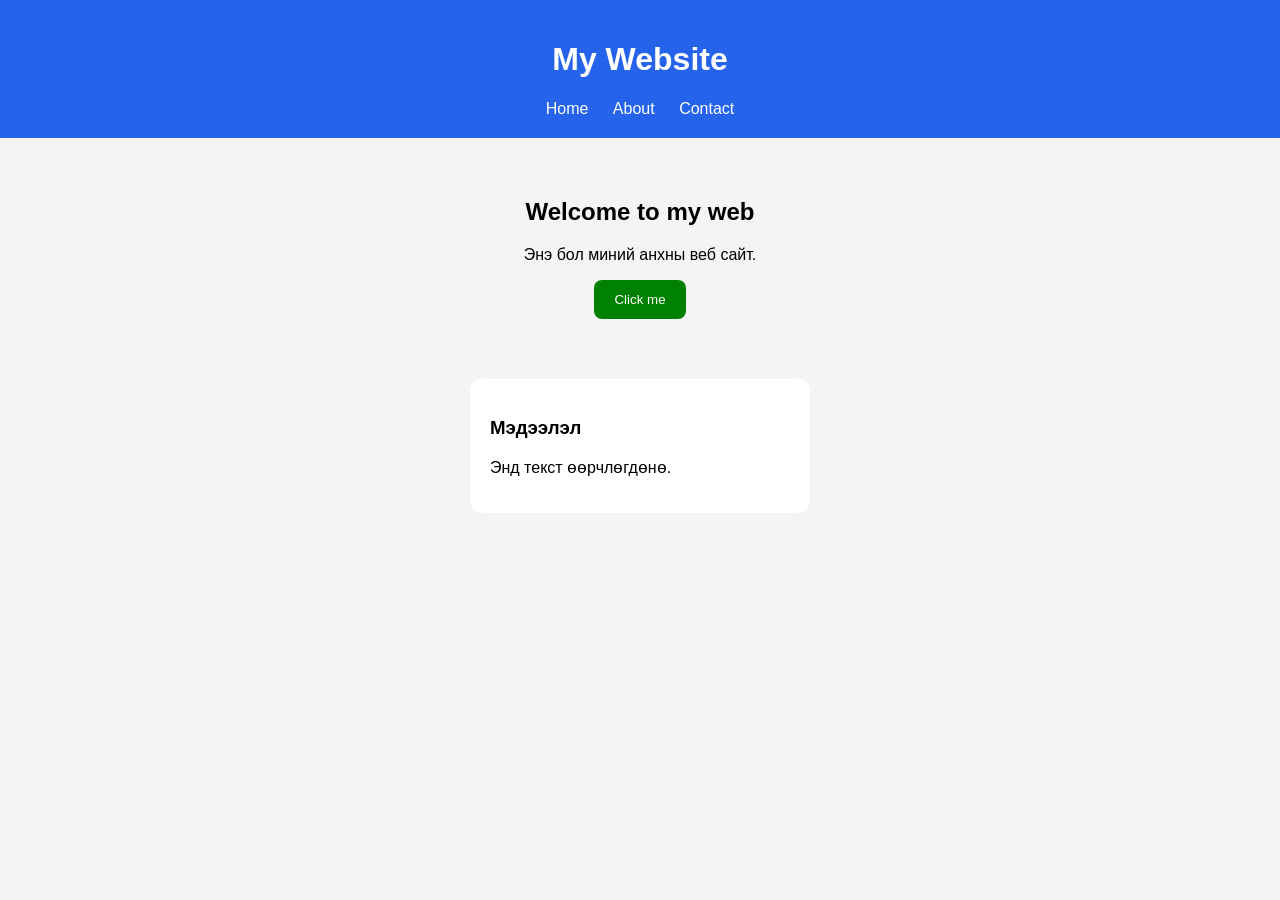
==== index.html @ f019a163 "idnexiig index bolgoj zasav" ====
<!DOCTYPE html>
<html lang="mn">
<head>
  <meta charset="UTF-8">
  <title>Mini Web</title>
  <link rel="stylesheet" href="style.css">
</head>
<body>

  <header class="header">
    <h1>My Website</h1>
    <nav>
      <a href="home.html" id="homeBtn">Home</a>
      <a href="about.html" id="aboutBtn">About</a>
      <a href="contact.html" id="contactBtn">Contact</a>
    </nav>
  </header>

  <section class="hero">
    <h2>Welcome to my web</h2>
    <p>Энэ бол миний анхны веб сайт.</p>
    <button id="btn">Click me</button>
  </section>

  <div class="card">
    <h3>Мэдээлэл</h3>
    <p id="text">Энд текст өөрчлөгдөнө.</p>
  </div>
  

  <script src="script.js"></script>
</body>
</html>
---- style.css ----
body {
  margin: 0;
  font-family: Arial;
  background: #f4f4f4
}

.header {
  background: #2563eb;
  color: white;
  padding: 20px;
  text-align: center;
}

nav a {
  color: white;
  margin: 10px;
  text-decoration: none;
}

.hero {
  padding: 40px;
  text-align: center;
}

button {
  padding: 12px 20px;
  background: green;
  color: white;
  border: none;
  border-radius: 8px;
}

.card {
  width: 300px;
  margin: 20px auto;
  padding: 20px;
  background: white;
  border-radius: 12px;
}
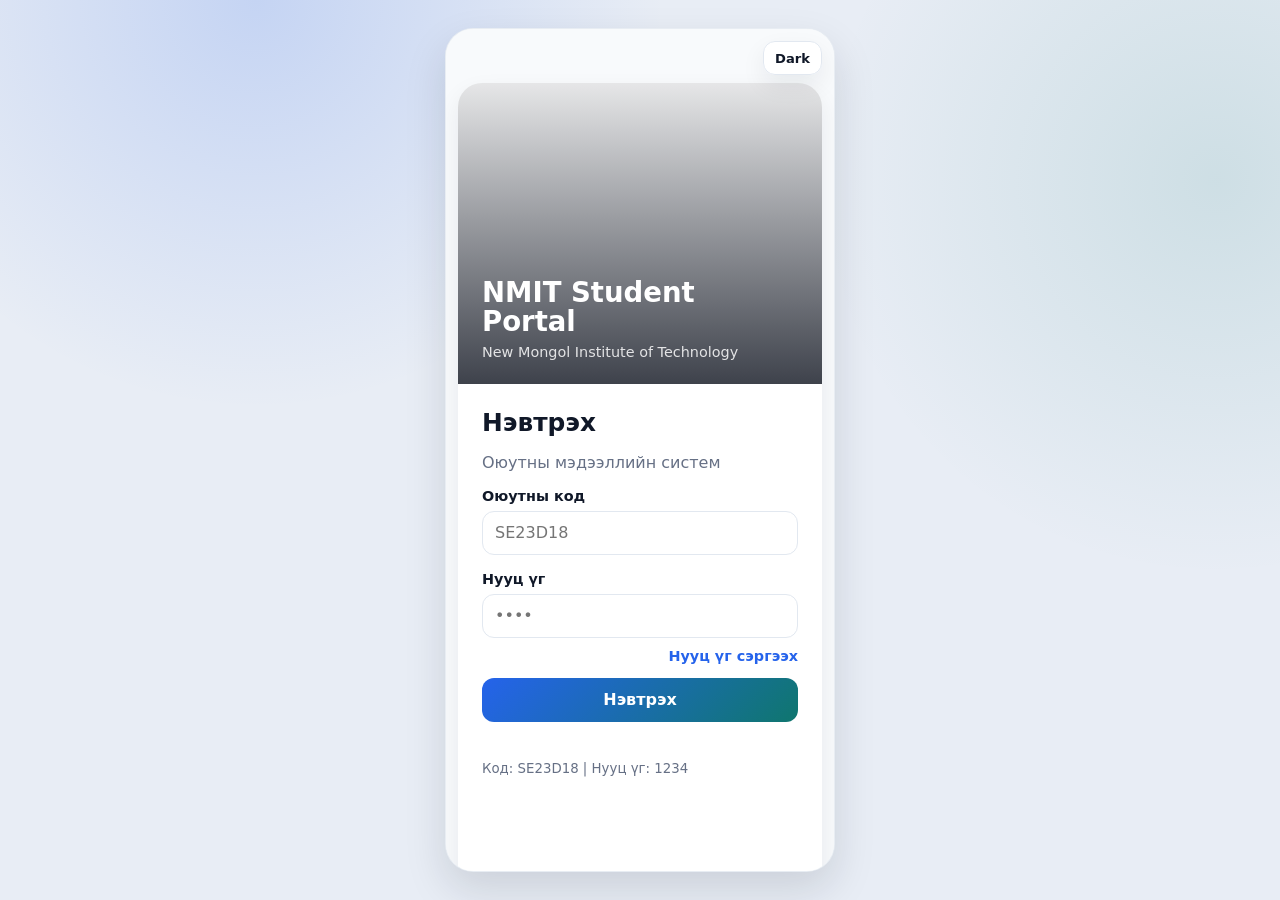
==== commit 50d7c32d: "iluu bolovsrongui bolgov" ====
--- a/index.html
+++ b/index.html
@@ -2,32 +2,338 @@
 <html lang="mn">
 <head>
   <meta charset="UTF-8">
-  <title>Mini Web</title>
+  <meta name="viewport" content="width=device-width, initial-scale=1.0">
+  <title>Оюутны систем</title>
   <link rel="stylesheet" href="style.css">
 </head>
 <body>
-
-  <header class="header">
-    <h1>My Website</h1>
-    <nav>
-      <a href="home.html" id="homeBtn">Home</a>
-      <a href="about.html" id="aboutBtn">About</a>
-      <a href="contact.html" id="contactBtn">Contact</a>
-    </nav>
-  </header>
-
-  <section class="hero">
-    <h2>Welcome to my web</h2>
-    <p>Энэ бол миний анхны веб сайт.</p>
-    <button id="btn">Click me</button>
-  </section>
-
-  <div class="card">
-    <h3>Мэдээлэл</h3>
-    <p id="text">Энд текст өөрчлөгдөнө.</p>
+  <main class="app">
+    <button id="themeToggle" class="theme-toggle" type="button" aria-label="Theme солих">Dark</button>
+    <section id="loginPage" class="page active">
+      <div class="login-box">
+        <div class="login-visual">
+          <strong>NMIT Student Portal</strong>
+          <span>New Mongol Institute of Technology</span>
+        </div>
+
+        <div class="login-panel">
+          <h1>Нэвтрэх</h1>
+          <p class="subtitle">Оюутны мэдээллийн систем</p>
+
+          <div class="field">
+            <label for="studentCode">Оюутны код</label>
+            <input id="studentCode" type="text" placeholder="SE23D18" autocomplete="username">
+          </div>
+
+          <div class="field">
+            <label for="password">Нууц үг</label>
+            <input id="password" type="password" placeholder="••••" autocomplete="current-password">
+          </div>
+
+          <a id="forgotPasswordLink" class="form-link" href="#recoveryPage">Нууц үг сэргээх</a>
+          <button id="loginButton" type="button">Нэвтрэх</button>
+          
+          <p id="loginMsg" class="message"></p>
+
+          <small class="hint">Код: SE23D18 | Нууц үг: 1234</small>
+        </div>
+      </div>
+    </section>
+
+    <section id="recoveryPage" class="page">
+      <div class="recovery-page">
+        <article class="recovery-card">
+          <h1>Нууц үг сэргээх</h1>
+          <p class="subtitle">Оюутны кодоо оруулаад сэргээх хүсэлт илгээнэ үү.</p>
+
+          <div class="field">
+            <label for="recoveryCode">Оюутны код</label>
+            <input id="recoveryCode" type="text" placeholder="SE23D18" autocomplete="username">
+          </div>
+
+          <div class="field">
+            <label for="newPassword">Шинэ нууц үг</label>
+            <input id="newPassword" type="password" placeholder="Шинэ нууц үг" autocomplete="new-password">
+          </div>
+
+          <div class="field">
+            <label for="confirmPassword">Шинэ нууц үг давтах</label>
+            <input id="confirmPassword" type="password" placeholder="Давтан оруулах" autocomplete="new-password">
+          </div>
+
+          <div class="recovery-panel">
+            <strong>Сэргээх нөхцөл</strong>
+            <p>Оюутны код зөв байх ёстой.</p>
+            <p>Шинэ нууц үг 4-с дээш тэмдэгттэй, давталттайгаа ижил байх ёстой.</p>
+          </div>
+
+          <button id="sendRecoveryButton" type="button">Шинэ нууц үг хадгалах</button>
+          <button class="secondary-button" type="button" data-page="loginPage">Нэвтрэх хэсэг рүү буцах</button>
+          <p id="recoveryMsg" class="message"></p>
+        </article>
+      </div>
+    </section>
+
+    <section id="homePage" class="page">
+      <header class="dashboard-header">
+        <button class="icon-button" type="button" data-page="profilePage" aria-label="Профайл">ET</button>
+        <div>
+          <h2>Оюутны хуваарь</h2>
+          <small>SE23D18 • Энхтулга</small>
+        </div>
+        <button class="icon-button" type="button" data-action="logout" aria-label="Гарах">⎋</button>
+      </header>
+
+      <section class="dashboard-summary">
+        <div>
+          <span>нийт кредит</span>
+          <strong id="creditCount">0</strong>
+        </div>
+        <div>
+          <span>үнэлгээний голч</span>
+          <strong>3.45</strong>
+        </div>
+      </section>
+
+     <section class="today-card">
+  <div class="lesson-icon" id="todayIcon">⌘</div>
+  <div class="lesson-content">
+    <h3>Өнөөдрийн хичээл</h3>
+    <p id="todayCourse">Хуваарь үүсээгүй байна</p>
+    <div>
+      <span id="todayRoom">Төлбөр төлсний дараа гарна</span>
+      <strong id="todayTime">--:--</strong>
+    </div>
   </div>
-  
+</section>
+
+      <footer class="bottom-nav" aria-label="Үндсэн цэс">
+        <button type="button" data-page="schedulePage"><strong>▦</strong><span>Хуваарь</span></button>
+        <button type="button" data-page="courseHubPage"><strong>＋</strong><span>Сонголт</span></button>
+        <button type="button" data-page="gradePage"><strong>★</strong><span>Дүн</span></button>
+        <button type="button" data-page="attendancePage"><strong>▣</strong><span>Ирц</span></button>
+      </footer>
+
+    </section>
+
+    <section id="schedulePage" class="page">
+      <div class="top">
+        <button type="button" data-page="homePage">← Буцах</button>
+        <h2>Хичээлийн хуваарь</h2>
+      </div>
+
+      <div class="day-tabs" aria-label="Гараг сонгох">
+ <button class="active" type="button" data-day="Даваа" onclick="setDay('Даваа')">Да</button>
+<button type="button" data-day="Мягмар" onclick="setDay('Мягмар')">Мя</button>
+<button type="button" data-day="Лхагва" onclick="setDay('Лхагва')">Лх</button>
+<button type="button" data-day="Пүрэв" onclick="setDay('Пүрэв')">Пү</button>
+<button type="button" data-day="Баасан" onclick="setDay('Баасан')">Ба</button>
+
+      <section id="scheduleList" class="schedule-list"></section>
+    </section>
+
+    <section id="gradePage" class="page">
+      <div class="top">
+        <button type="button" data-page="homePage">← Буцах</button>
+        <h2>Дүн</h2>
+      </div>
+
+      <p class="page-note">Хичээл бүрийн лаборатори, ирц, бие даалт, шалгалтын онооны задаргаа.</p>
+      <div id="gradeList" class="grade-list"></div>
+    </section>
+
+    <section id="courseHubPage" class="page">
+      <div class="top">
+        <button type="button" data-page="homePage">← Буцах</button>
+        <h2>Хичээл сонголт</h2>
+      </div>
+
+      <section class="hub-summary">
+        <div>
+          <span>Сонгосон кредит</span>
+          <strong id="hubCreditCount">0</strong>
+        </div>
+        <div>
+          <span>1 кредитийн үнэ</span>
+          <strong>220,000₮</strong>
+        </div>
+      </section>
+
+      <article class="hub-section">
+        <div class="hub-head">
+          <h3>Хичээл сонголт I</h3>
+          <small>Боломжтой хичээлүүд</small>
+        </div>
+        <div id="hubCourse1List" class="course-list compact"></div>
+      </article>
+
+      <article class="hub-section">
+        <div class="hub-head">
+          <h3>Хичээл сонголт II</h3>
+          <small>Багш болон цаг сонгох</small>
+        </div>
+        <div id="hubCourse2List" class="course-list compact"></div>
+      </article>
+
+      <article class="hub-section payment-mini">
+        <div class="hub-head">
+          <h3>Төлбөр</h3>
+          <small>1 кредит = 220,000₮</small>
+        </div>
+        <p>Сонгосон кредит: <strong id="hubPaymentCredit">0</strong></p>
+        <p>Тооцсон төлбөр: <strong id="hubPaymentTotal">0₮</strong></p>
+        <p>1 кредитийн үнэ: <strong>220,000₮</strong></p>
+        <button type="button" data-page="paymentPage">Төлбөр төлөх</button>
+      </article>
+    </section>
+
+    <section id="course1Page" class="page">
+      <div class="top">
+        <button type="button" data-page="homePage">← Буцах</button>
+        <h2>Хичээл сонголт I</h2>
+      </div>
+
+      <p class="page-note">Боломжтой хичээлүүдээс сонгоно. Дараагийн шатанд багш болон цагийг тохируулна.</p>
+      <div id="course1List" class="course-list"></div>
+    </section>
+
+    <section id="course2Page" class="page">
+      <div class="top">
+        <button type="button" data-page="homePage">← Буцах</button>
+        <h2>Хичээл сонголт II</h2>
+      </div>
+
+      <p class="page-note">Сонгосон хичээл бүрийн багш болон цагийг сонгоно.</p>
+      <div id="course2List" class="course-list"></div>
+    </section>
+
+    <section id="attendancePage" class="page">
+      <div class="top">
+        <button type="button" data-page="homePage">← Буцах</button>
+        <h2>Ирц өгөх</h2>
+      </div>
+
+      <p class="page-note">Багшийн QR кодыг уншуулж ирцээ баталгаажуулна.</p>
+      <article class="attendance-card">
+        <div class="qr-box" aria-label="QR уншигч хэсэг">
+          <div class="qr-mark">
+            <span></span><span></span><span></span><span></span>
+          </div>
+          <strong>QR уншигч</strong>
+          <small>Камераа QR код руу чиглүүлнэ үү</small>
+        </div>
+
+        <button id="submitAttendanceButton" type="button">QR уншуулах</button>
+        <p id="attendanceMsg" class="message"></p>
+      </article>
+
+      <div id="attendanceList" class="attendance-list"></div>
+    </section>
+
+    <section id="paymentPage" class="page">
+  <div class="top">
+    <button type="button" data-page="homePage">← Буцах</button>
+    <h2>Төлбөр</h2>
+  </div>
+
+  <article class="card payment-card">
+    <p>Сонгосон кредит: <strong id="paymentCredit">0</strong></p>
+    <p>1 кредитийн үнэ: <strong>220,000₮</strong></p>
+    <p>Төлөх дүн: <strong id="paymentTotal">0₮</strong></p>
+    <p>Төлөв: <strong id="paymentStatus">Төлөөгүй</strong></p>
+
+    <button type="button" id="payButton">Төлбөр төлөх</button>
+
+    <div id="paymentOptions" class="payment-options hidden">
+      <button type="button" data-action="choosePayment" data-method="qr">
+        QR / QPay
+      </button>
+
+      <button type="button" data-action="choosePayment" data-method="bank">
+        Дансаар төлөх
+      </button>
+    </div>
+
+    <div id="qrPanel" class="pay-panel hidden">
+      <h3>QR төлбөр</h3>
+
+      <div class="fake-qr">
+        <span></span><span></span><span></span><span></span>
+        <span></span><span></span><span></span><span></span>
+        <span></span><span></span><span></span><span></span>
+        <span></span><span></span><span></span><span></span>
+      </div>
+
+      <p>QPay app-аар QR код уншуулна уу.</p>
+
+      <button type="button" data-action="confirmPayment" data-method="qr">
+        QR төлбөр баталгаажуулах
+      </button>
+    </div>
+
+    <div id="bankPanel" class="pay-panel hidden">
+      <h3>Дансаар төлөх</h3>
+
+      <p>Банк: <strong>Хаан банк</strong></p>
+      <p>Данс: <strong>5030123456</strong></p>
+      <p>Хүлээн авагч: <strong>NMIT</strong></p>
+      <p>Гүйлгээний утга: <strong>SE23D18</strong></p>
+
+      <button type="button" data-action="confirmPayment" data-method="bank">
+        Дансны төлбөр баталгаажуулах
+      </button>
+    </div>
+
+    <p id="payMsg" class="message"></p>
+  </article>
+</section>
+
+    <section id="profilePage" class="page">
+      <div class="top">
+        <button type="button" data-page="homePage">← Буцах</button>
+        <h2>Профайл</h2>
+      </div>
+
+      <article class="card">
+        <h3 class="section-title">Хувийн мэдээлэл</h3>
+        <div class="field">
+          <label for="nameInput">Нэр</label>
+          <input id="nameInput" type="text" value="Энхтулга">
+        </div>
+
+        <div class="field">
+          <label for="phoneInput">Утас</label>
+          <input id="phoneInput" type="tel" value="99999999">
+        </div>
+
+        <button type="button" id="saveProfileButton">Хадгалах</button>
+        <p id="profileMsg" class="message"></p>
+      </article>
+
+      <article class="card password-card">
+        <h3 class="section-title">Нууц үг солих</h3>
+        <div class="field">
+     
+          <label for="currentPassword">Одоогийн нууц үг</label>
+          <input id="currentPassword" type="password" placeholder="Одоогийн нууц үг" autocomplete="current-password">
+        </div>
+
+        <div class="field">
+          <label for="profileNewPassword">Шинэ нууц үг</label>
+          <input id="profileNewPassword" type="password" placeholder="Шинэ нууц үг" autocomplete="new-password">
+        </div>
+
+        <div class="field">
+          <label for="profileConfirmPassword">Шинэ нууц үг давтах</label>
+          <input id="profileConfirmPassword" type="password" placeholder="Давтан оруулах" autocomplete="new-password">
+        </div>
+
+        <button type="button" id="changePasswordButton">Нууц үг солих</button>
+        <p id="passwordMsg" class="message"></p>
+      </article>
+    </section>
+  </main>
 
   <script src="script.js"></script>
 </body>
-</html>+</html>
--- a/style.css
+++ b/style.css
@@ -1,39 +1,1126 @@
+:root {
+  color-scheme: light;
+  --bg: #e8edf5;
+  --app: #f8fafc;
+  --surface: #ffffff;
+  --surface-2: #f1f5f9;
+  --text: #101828;
+  --muted: #667085;
+  --line: #e2e8f0;
+  --primary: #2563eb;
+  --primary-2: #0f766e;
+  --mint: #06c783;
+  --mint-soft: #dffdf0;
+  --brand: #9f1d22;
+  --success: #16a34a;
+  --warning: #d97706;
+  --danger: #dc2626;
+  --primary-soft: #eff6ff;
+  --success-soft: #ecfdf3;
+  --warning-soft: #fffbeb;
+  --danger-soft: #fff1f2;
+  --shadow: 0 18px 42px rgba(15, 23, 42, 0.13);
+  --soft-shadow: 0 10px 24px rgba(15, 23, 42, 0.07);
+  --radius: 16px;
+}
+
+body[data-theme="dark"] {
+  color-scheme: dark;
+  --bg: #070b14;
+  --app: #0d1422;
+  --surface: #111827;
+  --surface-2: #172033;
+  --text: #f8fafc;
+  --muted: #9aa4b2;
+  --line: #243044;
+  --primary: #60a5fa;
+  --primary-2: #2dd4bf;
+  --mint: #34d399;
+  --mint-soft: rgba(52, 211, 153, 0.15);
+  --brand: #fb7185;
+  --success: #4ade80;
+  --warning: #fbbf24;
+  --danger: #f87171;
+  --primary-soft: rgba(96, 165, 250, 0.14);
+  --success-soft: rgba(74, 222, 128, 0.13);
+  --warning-soft: rgba(251, 191, 36, 0.13);
+  --danger-soft: rgba(248, 113, 113, 0.14);
+  --shadow: 0 18px 42px rgba(0, 0, 0, 0.34);
+  --soft-shadow: 0 10px 24px rgba(0, 0, 0, 0.24);
+}
+
+* {
+  box-sizing: border-box;
+}
+
+*,
+*::before,
+*::after {
+  transition:
+    background-color 180ms ease,
+    border-color 180ms ease,
+    color 180ms ease,
+    box-shadow 180ms ease;
+}
+
+html,
 body {
   margin: 0;
-  font-family: Arial;
-  background: #f4f4f4
-}
-
-.header {
-  background: #2563eb;
-  color: white;
-  padding: 20px;
+  min-height: 100%;
+}
+
+body {
+  min-height: 100vh;
+  background:
+    radial-gradient(circle at 20% 0%, rgba(37, 99, 235, 0.18), transparent 30%),
+    radial-gradient(circle at 95% 20%, rgba(15, 118, 110, 0.12), transparent 28%),
+    var(--bg);
+  color: var(--text);
+  font-family: Inter, Segoe UI, system-ui, -apple-system, BlinkMacSystemFont, sans-serif;
+  display: grid;
+  place-items: center;
+}
+
+button,
+input,
+select {
+  font: inherit;
+}
+
+button {
+  min-height: 44px;
+  cursor: pointer;
+  border: 0;
+  border-radius: 12px;
+  padding: 10px 16px;
+  background: linear-gradient(135deg, var(--primary), var(--primary-2));
+  color: #ffffff;
+  font-weight: 750;
+  transition: transform 140ms ease, box-shadow 140ms ease, filter 140ms ease;
+}
+
+button:hover {
+  box-shadow: 0 12px 22px rgba(37, 99, 235, 0.22);
+  filter: saturate(1.05);
+}
+
+button:active {
+  transform: translateY(1px);
+}
+
+input,
+select {
+  width: 100%;
+  min-height: 44px;
+  padding: 11px 12px;
+  border: 1px solid var(--line);
+  border-radius: 12px;
+  background: var(--surface);
+  color: var(--text);
+}
+
+input:focus,
+select:focus {
+  border-color: var(--primary);
+  box-shadow: 0 0 0 3px color-mix(in srgb, var(--primary) 20%, transparent);
+  outline: none;
+}
+
+.app {
+  position: relative;
+  width: min(390px, 100vw);
+  height: min(844px, 100vh);
+  min-height: min(844px, 100vh);
+  margin: 0 auto;
+  padding: 12px 12px 92px;
+  overflow-x: hidden;
+  overflow-y: auto;
+  border: 1px solid color-mix(in srgb, var(--line) 70%, transparent);
+  border-radius: 28px;
+  background: var(--app);
+  box-shadow: var(--shadow);
+}
+
+.app::-webkit-scrollbar {
+  width: 0;
+}
+
+.theme-toggle {
+  position: sticky;
+  top: 0;
+  z-index: 20;
+  float: right;
+  min-height: 34px;
+  margin: 0 0 8px 8px;
+  padding: 7px 11px;
+  border: 1px solid var(--line);
+  background: color-mix(in srgb, var(--surface) 88%, transparent);
+  color: var(--text);
+  box-shadow: var(--soft-shadow);
+  font-size: 0.82rem;
+}
+
+.page {
+  display: none;
+  clear: both;
+  animation: pageIn 180ms ease;
+}
+
+.page.active {
+  display: block;
+}
+
+#homePage {
+  position: relative;
+  min-height: calc(100vh - 116px);
+  padding-bottom: 86px;
+}
+
+@keyframes pageIn {
+  from {
+    opacity: 0;
+    transform: translateY(8px);
+  }
+  to {
+    opacity: 1;
+    transform: translateY(0);
+  }
+}
+
+.login-box {
+  min-height: calc(100vh - 72px);
+  display: grid;
+  overflow: hidden;
+  border-radius: 24px;
+  background: var(--surface);
+  box-shadow: var(--soft-shadow);
+}
+
+.login-visual {
+  min-height: 190px;
+  display: flex;
+  flex-direction: column;
+  justify-content: flex-end;
+  padding: 24px;
+  background:
+    linear-gradient(180deg, rgba(8, 13, 25, 0.10), rgba(8, 13, 25, 0.78)),
+    url("https://nmit.edu.mn/_next/image?url=%2Fimages%2Fbuild.jpg&w=3840&q=75") center / cover no-repeat;
+  color: #ffffff;
+}
+
+.login-visual strong {
+  max-width: 260px;
+  font-size: 1.72rem;
+  line-height: 1.05;
+}
+
+.login-visual span {
+  max-width: 270px;
+  margin-top: 8px;
+  color: rgba(255, 255, 255, 0.84);
+  font-size: 0.9rem;
+}
+
+.login-panel,
+.recovery-card {
+  padding: 24px;
+}
+
+.login-panel h1,
+.recovery-card h1 {
+  margin: 0 0 8px;
+  font-size: 1.55rem;
+}
+
+.subtitle,
+.hint,
+.page-note,
+.header-left small,
+.profile-card p,
+.stats span,
+.course p,
+.grade-head span,
+.grade-total span,
+.grade-breakdown span,
+.attendance-record span,
+.attendance-record small {
+  color: var(--muted);
+}
+
+.field {
+  display: grid;
+  gap: 7px;
+  margin-top: 16px;
+}
+
+.field label {
+  font-size: 0.9rem;
+  font-weight: 700;
+}
+
+.form-link {
+  align-self: flex-end;
+  display: block;
+  margin-top: 10px;
+  color: var(--primary);
+  font-size: 0.9rem;
+  font-weight: 700;
+  text-align: right;
+  text-decoration: none;
+}
+
+.form-link:hover {
+  text-decoration: underline;
+}
+
+#loginButton,
+.recovery-card #sendRecoveryButton,
+.recovery-card .secondary-button,
+.attendance-card #submitAttendanceButton,
+.card #saveProfileButton,
+.password-card #changePasswordButton,
+.course button {
+  width: 100%;
+  margin-top: 14px;
+}
+
+.hint {
+  display: block;
+  margin-top: 10px;
+}
+
+.recovery-page {
+  min-height: calc(100vh - 72px);
+  display: grid;
+  place-items: center;
+}
+
+.recovery-card,
+.profile-card,
+.stats div,
+.menu button,
+.card,
+.grade-card,
+.attendance-card,
+.course,
+.empty-state {
+  border: 1px solid var(--line);
+  border-radius: var(--radius);
+  background: var(--surface);
+  box-shadow: var(--soft-shadow);
+}
+
+.recovery-panel {
+  margin-top: 16px;
+  padding: 13px 14px;
+  border: 1px solid color-mix(in srgb, var(--primary) 28%, var(--line));
+  border-left: 4px solid var(--primary);
+  border-radius: 12px;
+  background: var(--primary-soft);
+}
+
+.recovery-panel strong {
+  display: block;
+  margin-bottom: 6px;
+}
+
+.recovery-panel p {
+  margin: 6px 0;
+  color: var(--muted);
+  font-size: 0.9rem;
+  line-height: 1.45;
+}
+
+.secondary-button,
+.top button,
+header > button {
+  border: 1px solid var(--line);
+  background: var(--surface);
+  color: var(--text);
+  box-shadow: none;
+}
+
+header,
+.top {
+  display: flex;
+  align-items: center;
+  justify-content: space-between;
+  gap: 12px;
+  margin-bottom: 14px;
+  padding: 12px;
+  border: 1px solid var(--line);
+  border-radius: 18px;
+  background: var(--surface);
+  box-shadow: var(--soft-shadow);
+}
+
+.header-left {
+  display: flex;
+  align-items: center;
+  gap: 10px;
+}
+
+.header-left h2,
+.profile-card h3,
+.course h3,
+.top h2,
+.section-title,
+.grade-head h3,
+.empty-state h3 {
+  margin: 0;
+}
+
+.logo {
+  width: 40px;
+  height: 40px;
+  object-fit: contain;
+}
+
+.profile-card {
+  display: flex;
+  align-items: center;
+  gap: 14px;
+  margin-bottom: 14px;
+  padding: 14px;
+}
+
+.avatar {
+  width: 52px;
+  height: 52px;
+  flex: 0 0 auto;
+  display: grid;
+  place-items: center;
+  border-radius: 50%;
+  background: var(--primary-soft);
+  color: var(--primary);
+  font-weight: 900;
+}
+
+.stats {
+  display: grid;
+  grid-template-columns: repeat(3, minmax(0, 1fr));
+  gap: 10px;
+  margin-bottom: 14px;
+}
+
+.stats div {
+  padding: 14px 10px;
+}
+
+.stats strong {
+  display: block;
+  margin-bottom: 5px;
+  font-size: 1.25rem;
+  line-height: 1;
+}
+
+.stats div:nth-child(1) strong {
+  color: var(--primary);
+}
+
+.stats div:nth-child(2) strong {
+  color: var(--success);
+}
+
+.stats div:nth-child(3) strong {
+  color: var(--warning);
+}
+
+.menu {
+  display: grid;
+  grid-template-columns: repeat(2, minmax(0, 1fr));
+  gap: 10px;
+}
+
+.menu button {
+  min-height: 72px;
+  padding: 12px;
+  color: var(--text);
+  text-align: left;
+  background: var(--surface);
+  box-shadow: var(--soft-shadow);
+}
+
+.menu button:nth-child(4n + 1) {
+  border-top: 4px solid var(--primary);
+}
+
+.menu button:nth-child(4n + 2) {
+  border-top: 4px solid var(--success);
+}
+
+.menu button:nth-child(4n + 3) {
+  border-top: 4px solid var(--warning);
+}
+
+.menu button:nth-child(4n + 4) {
+  border-top: 4px solid var(--brand);
+}
+
+.page-note {
+  margin: -4px 0 12px;
+  font-size: 0.9rem;
+}
+.day-tabs {
+  display: grid !important;
+  grid-template-columns: repeat(5, 1fr) !important;
+  gap: 8px !important;
+  width: 100% !important;
+  overflow: visible !important;
+  margin-bottom: 16px !important;
+}
+
+.day-tabs button {
+  width: 100% !important;
+  min-width: 0 !important;
+  height: 58px !important;
+  min-height: 58px !important;
+  padding: 0 !important;
+  border-radius: 18px !important;
+  font-size: 0.95rem !important;
+  text-align: center !important;
+}
+
+.schedule-list {
+  width: 100% !important;
+  display: grid !important;
+  gap: 14px !important;
+}
+
+.schedule-card {
+  width: 100% !important;
+  max-width: 100% !important;
+}
+
+.schedule-card::before {
+  display: none !important;
+}
+
+.lesson-icon {
+  width: 54px !important;
+  height: 54px !important;
+  min-width: 54px !important;
+}
+
+.lesson-content {
+  display: block !important;
+  flex: 1 !important;
+  min-width: 0 !important;
+  width: auto !important;
+}
+.lesson-content h3 {
+  margin: 0;
+  font-size: 1rem;
+  line-height: 1.35;
+}
+
+.lesson-content p {
+  margin: 8px 0;
+  color: var(--muted);
+}
+
+.lesson-content div {
+  display: flex;
+  justify-content: space-between;
+  gap: 10px;
+  padding-top: 8px;
+  border-top: 1px solid var(--line);
+}
+
+.lesson-content span {
+  color: var(--muted);
+}
+
+.lesson-content strong {
+  white-space: nowrap;
+}
+
+.card,
+.grade-card,
+.attendance-card,
+.course,
+.empty-state {
+  margin-top: 14px;
+  padding: 14px;
+}
+
+.section-title {
+  font-size: 1.05rem;
+}
+
+.card p {
+  margin: 0;
+  padding: 11px 0;
+  border-bottom: 1px solid var(--line);
+}
+
+.card p:last-of-type {
+  border-bottom: 0;
+}
+
+.grade-list,
+.attendance-list {
+  display: grid;
+  gap: 10px;
+}
+
+.grade-card {
+  margin-top: 0;
+}
+
+.grade-head {
+  display: flex;
+  align-items: flex-start;
+  justify-content: space-between;
+  gap: 14px;
+  padding-bottom: 12px;
+  border-bottom: 1px solid var(--line);
+}
+
+.grade-head h3 {
+  font-size: 1rem;
+}
+
+.grade-head > strong,
+.attendance-record b {
+  padding: 6px 10px;
+  border-radius: 999px;
+  background: var(--success-soft);
+  color: var(--success);
+}
+
+.grade-total {
+  display: flex;
+  align-items: center;
+  justify-content: space-between;
+  margin-top: 12px;
+  padding: 12px;
+  border-radius: 12px;
+  background: var(--primary-soft);
+}
+
+.grade-total b {
+  color: var(--primary);
+  font-size: 1.25rem;
+}
+
+.grade-breakdown {
+  display: grid;
+  gap: 8px;
+  margin-top: 10px;
+}
+
+.grade-breakdown div {
+  display: flex;
+  align-items: center;
+  justify-content: space-between;
+  gap: 12px;
+  padding: 10px 12px;
+  border: 1px solid var(--line);
+  border-radius: 12px;
+  background: var(--surface-2);
+}
+
+.course-list {
+  display: grid;
+  gap: 10px;
+}
+
+.course {
+  border-top: 4px solid color-mix(in srgb, var(--primary) 65%, var(--line));
+}
+
+.course.selected {
+  border-top-color: var(--success);
+  background: color-mix(in srgb, var(--success-soft) 52%, var(--surface));
+}
+
+.course p {
+  margin: 9px 0;
+}
+
+.schedule-choice .field {
+  margin-top: 12px;
+}
+
+.empty-state {
   text-align: center;
 }
 
-nav a {
-  color: white;
-  margin: 10px;
-  text-decoration: none;
-}
-
-.hero {
-  padding: 40px;
+.empty-state p {
+  margin: 8px 0 14px;
+  color: var(--muted);
+}
+
+.qr-box {
+  display: grid;
+  place-items: center;
+  gap: 8px;
+  min-height: 218px;
+  padding: 22px;
+  border: 1px dashed color-mix(in srgb, var(--primary) 45%, var(--line));
+  border-radius: 16px;
+  background:
+    linear-gradient(90deg, var(--primary) 24px, transparent 24px) top left / 72px 3px no-repeat,
+    linear-gradient(180deg, var(--primary) 24px, transparent 24px) top left / 3px 72px no-repeat,
+    linear-gradient(270deg, var(--primary) 24px, transparent 24px) top right / 72px 3px no-repeat,
+    linear-gradient(180deg, var(--primary) 24px, transparent 24px) top right / 3px 72px no-repeat,
+    linear-gradient(90deg, var(--primary) 24px, transparent 24px) bottom left / 72px 3px no-repeat,
+    linear-gradient(0deg, var(--primary) 24px, transparent 24px) bottom left / 3px 72px no-repeat,
+    linear-gradient(270deg, var(--primary) 24px, transparent 24px) bottom right / 72px 3px no-repeat,
+    linear-gradient(0deg, var(--primary) 24px, transparent 24px) bottom right / 3px 72px no-repeat,
+    var(--surface-2);
   text-align: center;
 }
 
-button {
-  padding: 12px 20px;
-  background: green;
-  color: white;
-  border: none;
-  border-radius: 8px;
-}
-
-.card {
-  width: 300px;
-  margin: 20px auto;
-  padding: 20px;
-  background: white;
-  border-radius: 12px;
+.qr-mark {
+  width: 94px;
+  height: 94px;
+  display: grid;
+  grid-template-columns: repeat(2, 1fr);
+  gap: 9px;
+  padding: 11px;
+  border-radius: 14px;
+  background: var(--surface);
+  box-shadow: inset 0 0 0 1px var(--line);
+}
+
+.qr-mark span {
+  border: 7px solid var(--text);
+  border-radius: 6px;
+}
+
+.qr-box small {
+  color: var(--muted);
+}
+
+.attendance-list {
+  margin-top: 12px;
+}
+
+.attendance-record {
+  display: grid;
+  gap: 7px;
+  padding: 12px;
+  border: 1px solid var(--line);
+  border-radius: 14px;
+  background: var(--surface);
+}
+
+.attendance-record div {
+  display: grid;
+  gap: 3px;
+}
+
+.message {
+  min-height: 1.2rem;
+  margin: 10px 0 0;
+  color: var(--muted);
+  font-size: 0.9rem;
+}
+
+.message.success {
+  color: var(--success);
+}
+
+.message.error {
+  color: var(--danger);
+}
+
+.dashboard-header {
+  display: grid;
+  grid-template-columns: 48px minmax(0, 1fr) 48px;
+  align-items: center;
+  gap: 12px;
+  margin-bottom: 18px;
+  padding: 0;
+  border: 0;
+  background: transparent;
+  box-shadow: none;
+}
+
+.dashboard-header h2 {
+  margin: 0;
+  color: var(--mint);
+  font-size: 1.35rem;
+  text-align: center;
+}
+
+.dashboard-header small {
+  display: block;
+  margin-top: 3px;
+  color: var(--muted);
+  text-align: center;
+}
+
+.icon-button {
+  width: 48px;
+  min-height: 48px;
+  display: grid;
+  place-items: center;
+  padding: 0;
+  border-radius: 50%;
+  background: var(--surface-2);
+  color: var(--text);
+  box-shadow: none;
+}
+
+.dashboard-summary {
+  display: grid;
+  grid-template-columns: 1fr 1fr;
+  margin-bottom: 18px;
+  overflow: hidden;
+  border-radius: 24px;
+  background: linear-gradient(135deg, #008657, var(--mint));
+  color: #ffffff;
+  box-shadow: 0 16px 34px color-mix(in srgb, var(--mint) 26%, transparent);
+}
+
+.dashboard-summary div {
+  padding: 24px 20px;
+}
+
+.dashboard-summary div + div {
+  border-left: 1px solid rgba(255, 255, 255, 0.25);
+}
+
+.dashboard-summary span {
+  display: block;
+  margin-bottom: 12px;
+  color: rgba(255, 255, 255, 0.72);
+  font-size: 0.78rem;
+  font-weight: 800;
+  letter-spacing: 0.14em;
+  text-transform: uppercase;
+}
+
+.dashboard-summary strong {
+  font-size: 1.95rem;
+  line-height: 1;
+}
+
+.today-card {
+  position: relative;
+  display: grid;
+  grid-template-columns: 64px minmax(0, 1fr);
+  gap: 14px;
+  margin-bottom: 16px;
+  padding: 22px 18px;
+  overflow: hidden;
+  border: 1px solid var(--line);
+  border-radius: 24px;
+  background: var(--surface);
+  box-shadow: var(--soft-shadow);
+}
+
+.today-card::before {
+  content: "";
+  position: absolute;
+  inset: 20px auto 20px 0;
+  width: 6px;
+  border-radius: 0 999px 999px 0;
+  background: var(--mint);
+}
+
+.quick-actions {
+  display: grid;
+  grid-template-columns: repeat(2, minmax(0, 1fr));
+  gap: 10px;
+  margin-bottom: 82px;
+}
+
+.quick-actions button {
+  min-height: 88px;
+  display: block;
+  padding: 14px;
+  border: 1px solid var(--line);
+  border-radius: 20px;
+  background: var(--surface);
+  color: var(--text);
+  text-align: left;
+  box-shadow: var(--soft-shadow);
+}
+
+.quick-actions button strong {
+  display: block;
+  margin-bottom: 6px;
+}
+
+.quick-actions button span {
+  display: block;
+  color: var(--muted);
+  font-size: 0.84rem;
+  line-height: 1.3;
+}
+
+.quick-actions button:nth-child(1) {
+  border-top: 4px solid var(--mint);
+}
+
+.quick-actions button:nth-child(2) {
+  border-top: 4px solid var(--primary);
+}
+
+.quick-actions button:nth-child(3) {
+  border-top: 4px solid var(--warning);
+}
+
+.quick-actions button:nth-child(4) {
+  border-top: 4px solid var(--brand);
+}
+
+.bottom-nav {
+  position: absolute;
+  left: 12px;
+  right: 12px;
+  bottom: 0;
+  display: grid;
+  grid-template-columns: repeat(4, 1fr);
+  gap: 6px;
+  margin: 0;
+  padding: 10px 10px calc(8px + env(safe-area-inset-bottom));
+  border: 1px solid var(--line);
+  border-radius: 24px 24px 0 0;
+  background: color-mix(in srgb, var(--surface) 94%, transparent);
+  box-shadow: 0 -12px 28px rgba(15, 23, 42, 0.08);
+  backdrop-filter: blur(16px);
+}
+
+.bottom-nav button {
+  min-height: 54px;
+  display: grid;
+  place-items: center;
+  gap: 3px;
+  padding: 6px;
+  border-radius: 16px;
+  background: transparent;
+  color: var(--muted);
+  box-shadow: none;
+}
+
+.bottom-nav button strong {
+  color: inherit;
+  font-size: 1.15rem;
+}
+
+.bottom-nav button span {
+  font-size: 0.78rem;
+  font-weight: 800;
+}
+
+.bottom-nav button:nth-child(2) {
+  color: var(--mint);
+}
+
+.hub-summary {
+  display: grid;
+  grid-template-columns: 1fr 1fr;
+  gap: 10px;
+  margin-bottom: 14px;
+}
+
+.hub-summary div {
+  padding: 16px;
+  border-radius: 18px;
+  background: var(--surface);
+  box-shadow: var(--soft-shadow);
+}
+
+.hub-summary span {
+  display: block;
+  margin-bottom: 8px;
+  color: var(--muted);
+  font-size: 0.78rem;
+  font-weight: 800;
+  text-transform: uppercase;
+}
+
+.hub-summary strong {
+  color: var(--mint);
+  font-size: 1.25rem;
+}
+
+.hub-section {
+  margin-top: 14px;
+  padding: 14px;
+  border: 1px solid var(--line);
+  border-radius: 20px;
+  background: var(--surface);
+  box-shadow: var(--soft-shadow);
+}
+
+.hub-head {
+  margin-bottom: 12px;
+}
+
+.hub-head h3 {
+  margin: 0;
+  font-size: 1.05rem;
+}
+
+.hub-head small {
+  color: var(--muted);
+}
+
+.course-list.compact .course {
+  padding: 12px;
+}
+
+.course-list.compact .course h3 {
+  font-size: 0.98rem;
+}
+
+.payment-mini p {
+  display: flex;
+  justify-content: space-between;
+  gap: 12px;
+  margin: 0;
+  padding: 10px 0;
+  border-bottom: 1px solid var(--line);
+}
+
+.payment-mini p:last-of-type {
+  border-bottom: 0;
+}
+
+.payment-mini button {
+  width: 100%;
+  margin-top: 12px;
+}
+
+@media (max-width: 360px) {
+  .app {
+    border-radius: 0;
+    padding: 10px;
+  }
+
+  .menu,
+  .stats,
+  .hub-summary {
+    grid-template-columns: 1fr;
+  }
+
+  header,
+  .top,
+  .profile-card {
+    align-items: flex-start;
+    flex-direction: column;
+  }
+}
+.hidden {
+  display: none !important;
+}
+
+.payment-options {
+  display: grid;
+  grid-template-columns: 1fr 1fr;
+  gap: 10px;
+  margin-top: 14px;
+}
+
+.pay-panel {
+  margin-top: 14px;
+  padding: 14px;
+  border: 1px solid var(--line);
+  border-radius: 18px;
+  background: var(--surface-2);
+}
+
+.pay-panel h3 {
+  margin: 0 0 12px;
+}
+
+.fake-qr {
+  width: 150px;
+  height: 150px;
+  display: grid;
+  grid-template-columns: repeat(4, 1fr);
+  gap: 7px;
+  margin: 12px auto;
+  padding: 12px;
+  border-radius: 18px;
+  background: var(--surface);
+  box-shadow: inset 0 0 0 1px var(--line), var(--soft-shadow);
+}
+
+.fake-qr span {
+  border-radius: 5px;
+  background: var(--text);
+}
+
+.fake-qr span:nth-child(2n) {
+  opacity: 0.3;
+}
+
+.fake-qr span:nth-child(3n) {
+  opacity: 0.65;
+}
+
+.payment-paid {
+  color: var(--success);
+}
+
+.payment-unpaid {
+  color: var(--danger);
+}
+
+@media (max-width: 360px) {
+  .payment-options {
+    grid-template-columns: 1fr;
+  }
+}
+.schedule-card {
+  display: grid !important;
+  grid-template-columns: 56px 1fr !important;
+  gap: 14px !important;
+  width: 100% !important;
+  padding: 18px !important;
+  border-radius: 24px !important;
+  max-width: 300px;
+width: 50%;
+grid-template-columns: 56px 1fr;
+  background: linear-gradient(145deg, var(--surface), var(--surface-2)) !important;
+}
+
+.lesson-icon {
+  width: 56px !important;
+  height: 56px !important;
+  border-radius: 18px !important;
+  background: var(--mint-soft) !important;
+  color: var(--mint) !important;
+}
+
+.lesson-content {
+  width: 100% !important;
+  min-width: 0 !important;
+}
+
+.lesson-content h3 {
+  font-size: 1.05rem !important;
+  line-height: 1.3 !important;
+  margin: 0 !important;
+}
+
+.lesson-content p {
+  margin: 8px 0 !important;
+  color: var(--muted) !important;
+}
+
+.lesson-content div {
+  display: grid !important;
+  grid-template-columns: 1fr auto !important;
+  gap: 12px !important;
+  align-items: center !important;
+}
+
+.lesson-content span {
+  white-space: normal !important;
+  word-break: keep-all !important;
+}
+
+.lesson-content strong {
+  padding: 6px 10px !important;
+  border-radius: 999px !important;
+  background: var(--mint-soft) !important;
+  color: var(--mint) !important;
 }
